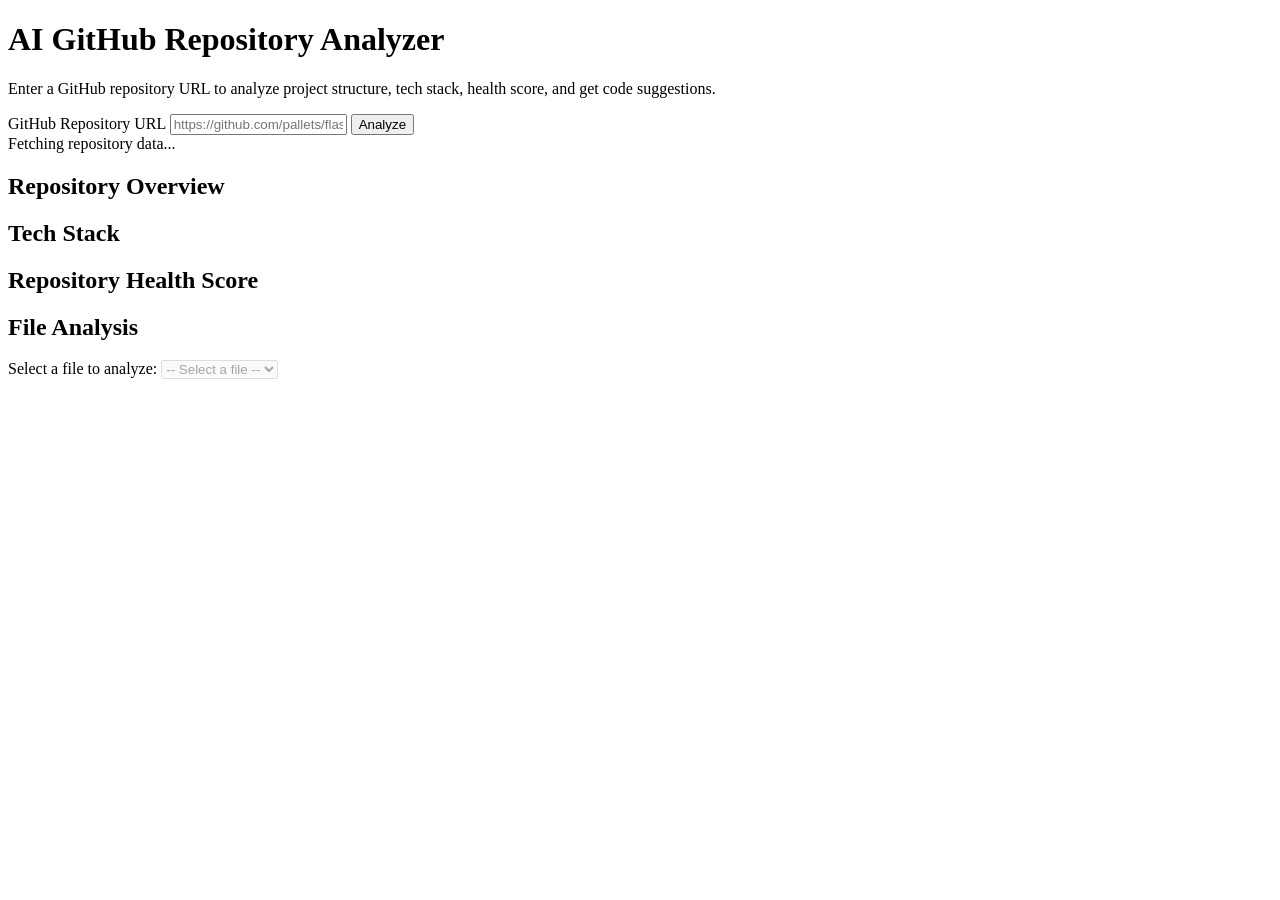
==== templates/index.html @ 868bf184 "Initial commit - AI GitHub Repository Analyzer" ====
<!DOCTYPE html>
<html lang="en">
<head>
    <meta charset="UTF-8">
    <meta name="viewport" content="width=device-width, initial-scale=1.0">
    <title>AI GitHub Repository Analyzer</title>
    <link rel="stylesheet" href="{{ url_for('static', filename='style.css') }}">
</head>
<body>
    <div class="container">
        <header>
            <h1>AI GitHub Repository Analyzer</h1>
            <p>Enter a GitHub repository URL to analyze project structure, tech stack, health score, and get code suggestions.</p>
        </header>

        <section class="input-section">
            <form id="analyze-form">
                <label for="repo-url">GitHub Repository URL</label>
                <input
                    type="text"
                    id="repo-url"
                    name="url"
                    placeholder="https://github.com/pallets/flask"
                    required
                >
                <button type="submit" id="analyze-btn">Analyze</button>
            </form>
        </section>

        <div id="loading" class="loading hidden">
            <span>Fetching repository data...</span>
        </div>

        <div id="error" class="error hidden"></div>

        <div id="results" class="results hidden">
            <!-- Repository Overview -->
            <section class="result-section repo-overview">
                <h2>Repository Overview</h2>
                <div id="repo-overview" class="card"></div>
            </section>

            <!-- Tech Stack -->
            <section class="result-section">
                <h2>Tech Stack</h2>
                <div id="tech-stack" class="tech-badges"></div>
            </section>

            <!-- Health Score -->
            <section class="result-section">
                <h2>Repository Health Score</h2>
                <div id="health-score" class="card"></div>
                <div id="health-suggestions" class="suggestions"></div>
            </section>

            <!-- File List and Analysis -->
            <section class="result-section">
                <h2>File Analysis</h2>
                <label for="file-select">Select a file to analyze:</label>
                <select id="file-select" disabled>
                    <option value="">-- Select a file --</option>
                </select>
                <div id="file-analysis" class="card hidden"></div>
            </section>
        </div>
    </div>

    <script>
        let currentData = null;

        document.getElementById("analyze-form").addEventListener("submit", async (e) => {
            e.preventDefault();
            const url = document.getElementById("repo-url").value.trim();
            const loading = document.getElementById("loading");
            const error = document.getElementById("error");
            const results = document.getElementById("results");

            error.classList.add("hidden");
            results.classList.add("hidden");
            loading.classList.remove("hidden");

            try {
                const res = await fetch("/analyze", {
                    method: "POST",
                    headers: { "Content-Type": "application/json" },
                    body: JSON.stringify({ url }),
                });
                const data = await res.json();

                if (!res.ok) {
                    throw new Error(data.error || "Analysis failed");
                }

                currentData = data;
                displayResults(data);
                results.classList.remove("hidden");
            } catch (err) {
                error.textContent = err.message || "An error occurred";
                error.classList.remove("hidden");
            } finally {
                loading.classList.add("hidden");
            }
        });

        function displayResults(data) {
            const ri = data.repo_info;
            document.getElementById("repo-overview").innerHTML = `
                <p><strong>${ri.full_name || ri.name}</strong></p>
                <p>${ri.description}</p>
                <p>Stars: ${ri.stars} | Forks: ${ri.forks} | Language: ${ri.language}</p>
            `;

            document.getElementById("tech-stack").innerHTML = data.tech_stack
                .map((t) => `<span class="badge">${t}</span>`)
                .join("");

            const health = data.health;
            const scoreClass = health.score >= 75 ? "good" : health.score >= 50 ? "medium" : "low";
            document.getElementById("health-score").innerHTML = `
                <p class="score ${scoreClass}">${health.score}/100</p>
            `;
            document.getElementById("health-suggestions").innerHTML = health.suggestions.length
                ? health.suggestions.map((s) => `<p class="suggestion">• ${s}</p>`).join("")
                : "<p>All checks passed!</p>";

            const select = document.getElementById("file-select");
            select.innerHTML = '<option value="">-- Select a file --</option>';
            data.file_list.forEach((f) => {
                const opt = document.createElement("option");
                opt.value = f.path;
                opt.textContent = f.path;
                select.appendChild(opt);
            });
            select.disabled = false;
            select.onchange = onFileSelect;
            document.getElementById("file-analysis").classList.add("hidden");
        }

        async function onFileSelect() {
            const path = document.getElementById("file-select").value;
            if (!path || !currentData) return;

            const analysisEl = document.getElementById("file-analysis");
            analysisEl.innerHTML = "<p>Loading analysis...</p>";
            analysisEl.classList.remove("hidden");

            try {
                const res = await fetch("/analyze-file", {
                    method: "POST",
                    headers: { "Content-Type": "application/json" },
                    body: JSON.stringify({
                        owner: currentData.owner,
                        repo: currentData.repo,
                        path,
                        branch: currentData.branch,
                    }),
                });
                const data = await res.json();

                if (!res.ok) {
                    throw new Error(data.error || "File analysis failed");
                }

                let html = `<p><strong>File:</strong> ${path}</p>`;
                html += `<p><strong>Lines:</strong> ${data.line_count}${data.is_large ? " (large file)" : ""}</p>`;
                html += "<h3>Explanation</h3><ul>";
                data.explanation.forEach((e) => {
                    html += `<li>${escapeHtml(e)}</li>`;
                });
                html += "</ul>";
                html += "<h3>Suggestions</h3><ul>";
                data.suggestions.forEach((s) => {
                    html += `<li>${escapeHtml(s)}</li>`;
                });
                html += "</ul>";
                if (data.debug_prints && data.debug_prints.length > 0) {
                    html += "<h3>Debug Prints</h3><ul>";
                    data.debug_prints.forEach((d) => {
                        html += `<li>Line ${d.line_num}: ${escapeHtml(d.line)}</li>`;
                    });
                    html += "</ul>";
                }
                if (data.possible_secrets && data.possible_secrets.length > 0) {
                    html += "<h3>Possible Secrets</h3><ul>";
                    data.possible_secrets.forEach((s) => {
                        html += `<li>Line ${s.line_num}: ${escapeHtml(s.match)}</li>`;
                    });
                    html += "</ul>";
                }
                if (data.api_without_try && data.api_without_try.length > 0) {
                    html += "<h3>API Calls Without Try/Catch</h3><ul>";
                    data.api_without_try.forEach((a) => {
                        html += `<li>Line ${a.line_num}: ${escapeHtml(a.line)}</li>`;
                    });
                    html += "</ul>";
                }
                analysisEl.innerHTML = html;
            } catch (err) {
                analysisEl.innerHTML = `<p class="error-text">${escapeHtml(err.message)}</p>`;
            }
        }

        function escapeHtml(text) {
            const div = document.createElement("div");
            div.textContent = text;
            return div.innerHTML;
        }
    </script>
</body>
</html>
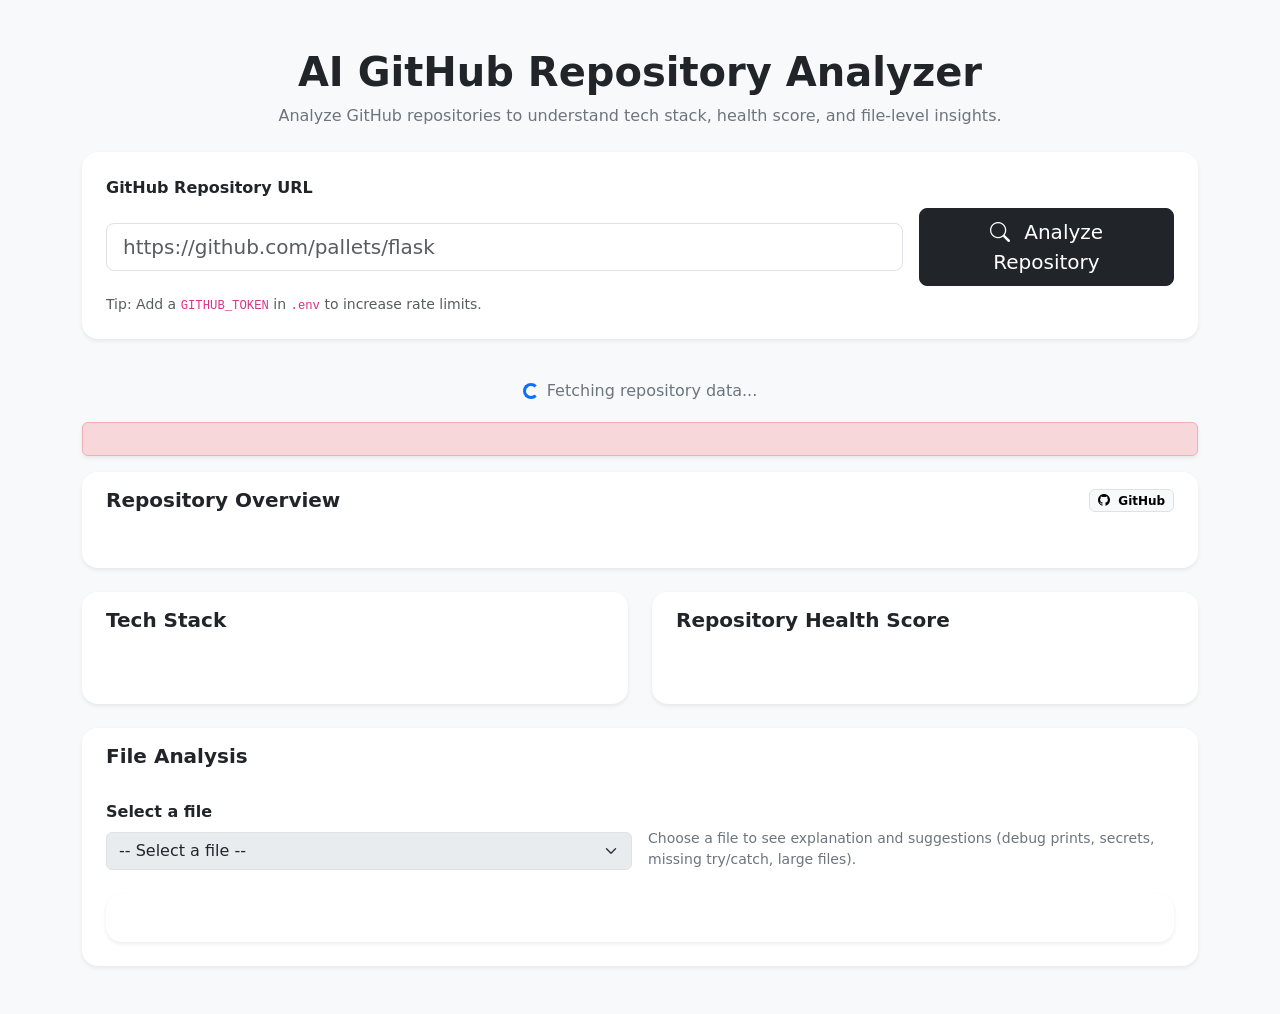
==== commit ba46c8d1: "Redesign UI with Bootstrap dashboard Made-with: Cursor" ====
--- a/templates/index.html
+++ b/templates/index.html
@@ -4,64 +4,144 @@
     <meta charset="UTF-8">
     <meta name="viewport" content="width=device-width, initial-scale=1.0">
     <title>AI GitHub Repository Analyzer</title>
+    <!-- Bootstrap (CDN) -->
+    <link href="https://cdn.jsdelivr.net/npm/bootstrap@5.3.3/dist/css/bootstrap.min.css" rel="stylesheet">
+    <!-- Bootstrap Icons (CDN) -->
+    <link href="https://cdn.jsdelivr.net/npm/bootstrap-icons@1.11.3/font/bootstrap-icons.min.css" rel="stylesheet">
+    <!-- Keep existing stylesheet (doesn't affect JS IDs) -->
     <link rel="stylesheet" href="{{ url_for('static', filename='style.css') }}">
 </head>
-<body>
-    <div class="container">
-        <header>
-            <h1>AI GitHub Repository Analyzer</h1>
-            <p>Enter a GitHub repository URL to analyze project structure, tech stack, health score, and get code suggestions.</p>
+<body class="bg-light">
+    <div class="container py-5">
+        <!-- Header -->
+        <header class="text-center mb-4">
+            <h1 class="fw-bold mb-2">AI GitHub Repository Analyzer</h1>
+            <p class="text-secondary mb-0">
+                Analyze GitHub repositories to understand tech stack, health score, and file-level insights.
+            </p>
         </header>
 
-        <section class="input-section">
-            <form id="analyze-form">
-                <label for="repo-url">GitHub Repository URL</label>
-                <input
-                    type="text"
-                    id="repo-url"
-                    name="url"
-                    placeholder="https://github.com/pallets/flask"
-                    required
-                >
-                <button type="submit" id="analyze-btn">Analyze</button>
-            </form>
+        <!-- Search Section -->
+        <section class="mb-4">
+            <div class="card shadow-sm border-0 rounded-4">
+                <div class="card-body p-4">
+                    <form id="analyze-form">
+                        <label for="repo-url" class="form-label fw-semibold">GitHub Repository URL</label>
+                        <div class="row g-3 align-items-center">
+                            <div class="col-12 col-lg-9">
+                                <input
+                                    type="text"
+                                    id="repo-url"
+                                    name="url"
+                                    class="form-control form-control-lg"
+                                    placeholder="https://github.com/pallets/flask"
+                                    required
+                                >
+                            </div>
+                            <div class="col-12 col-lg-3 d-grid">
+                                <button type="submit" id="analyze-btn" class="btn btn-dark btn-lg">
+                                    <i class="bi bi-search me-2"></i>
+                                    Analyze Repository
+                                </button>
+                            </div>
+                        </div>
+                        <div class="form-text mt-2">
+                            Tip: Add a <code>GITHUB_TOKEN</code> in <code>.env</code> to increase rate limits.
+                        </div>
+                    </form>
+                </div>
+            </div>
         </section>
 
-        <div id="loading" class="loading hidden">
-            <span>Fetching repository data...</span>
+        <!-- Loading / Error -->
+        <div id="loading" class="text-center py-3 hidden">
+            <div class="d-inline-flex align-items-center gap-2">
+                <div class="spinner-border spinner-border-sm text-primary" role="status" aria-hidden="true"></div>
+                <span class="text-secondary">Fetching repository data...</span>
+            </div>
         </div>
 
-        <div id="error" class="error hidden"></div>
-
-        <div id="results" class="results hidden">
-            <!-- Repository Overview -->
-            <section class="result-section repo-overview">
-                <h2>Repository Overview</h2>
-                <div id="repo-overview" class="card"></div>
-            </section>
-
-            <!-- Tech Stack -->
-            <section class="result-section">
-                <h2>Tech Stack</h2>
-                <div id="tech-stack" class="tech-badges"></div>
-            </section>
-
-            <!-- Health Score -->
-            <section class="result-section">
-                <h2>Repository Health Score</h2>
-                <div id="health-score" class="card"></div>
-                <div id="health-suggestions" class="suggestions"></div>
-            </section>
-
-            <!-- File List and Analysis -->
-            <section class="result-section">
-                <h2>File Analysis</h2>
-                <label for="file-select">Select a file to analyze:</label>
-                <select id="file-select" disabled>
-                    <option value="">-- Select a file --</option>
-                </select>
-                <div id="file-analysis" class="card hidden"></div>
-            </section>
+        <div id="error" class="alert alert-danger shadow-sm hidden" role="alert"></div>
+
+        <!-- Results Dashboard -->
+        <div id="results" class="hidden">
+            <div class="row g-4">
+                <!-- Repository Overview -->
+                <div class="col-12">
+                    <div class="card shadow-sm border-0 rounded-4">
+                        <div class="card-header bg-white border-0 rounded-top-4 py-3 px-4">
+                            <div class="d-flex align-items-center justify-content-between">
+                                <h2 class="h5 mb-0 fw-semibold">Repository Overview</h2>
+                                <span class="badge text-bg-light border">
+                                    <i class="bi bi-github me-1"></i>
+                                    GitHub
+                                </span>
+                            </div>
+                        </div>
+                        <div class="card-body px-4 pb-4">
+                            <div id="repo-overview"></div>
+                        </div>
+                    </div>
+                </div>
+
+                <!-- Tech Stack -->
+                <div class="col-12 col-lg-6">
+                    <div class="card shadow-sm border-0 rounded-4 h-100">
+                        <div class="card-header bg-white border-0 rounded-top-4 py-3 px-4">
+                            <h2 class="h5 mb-0 fw-semibold">Tech Stack</h2>
+                        </div>
+                        <div class="card-body px-4 pb-4">
+                            <div id="tech-stack" class="d-flex flex-wrap gap-2"></div>
+                        </div>
+                    </div>
+                </div>
+
+                <!-- Health Score -->
+                <div class="col-12 col-lg-6">
+                    <div class="card shadow-sm border-0 rounded-4 h-100">
+                        <div class="card-header bg-white border-0 rounded-top-4 py-3 px-4">
+                            <h2 class="h5 mb-0 fw-semibold">Repository Health Score</h2>
+                        </div>
+                        <div class="card-body px-4 pb-4">
+                            <div id="health-score"></div>
+                            <div id="health-suggestions" class="mt-3"></div>
+                        </div>
+                    </div>
+                </div>
+
+                <!-- File Analysis -->
+                <div class="col-12">
+                    <div class="card shadow-sm border-0 rounded-4">
+                        <div class="card-header bg-white border-0 rounded-top-4 py-3 px-4">
+                            <h2 class="h5 mb-0 fw-semibold">File Analysis</h2>
+                        </div>
+                        <div class="card-body px-4 pb-4">
+                            <div class="row g-3 align-items-end">
+                                <div class="col-12 col-lg-6">
+                                    <label for="file-select" class="form-label fw-semibold">Select a file</label>
+                                    <select id="file-select" class="form-select" disabled>
+                                        <option value="">-- Select a file --</option>
+                                    </select>
+                                </div>
+                                <div class="col-12 col-lg-6">
+                                    <div class="text-secondary small">
+                                        Choose a file to see explanation and suggestions (debug prints, secrets, missing try/catch, large files).
+                                    </div>
+                                </div>
+                            </div>
+
+                            <div class="mt-4">
+                                <div id="file-analysis" class="card border-0 shadow-sm rounded-4 hidden">
+                                    <div class="card-body p-4" id="file-analysis-body">
+                                        <!-- content injected by JS into #file-analysis -->
+                                    </div>
+                                </div>
+                            </div>
+
+                        </div>
+                    </div>
+                </div>
+            </div>
         </div>
     </div>
 
@@ -105,23 +185,59 @@
         function displayResults(data) {
             const ri = data.repo_info;
             document.getElementById("repo-overview").innerHTML = `
-                <p><strong>${ri.full_name || ri.name}</strong></p>
-                <p>${ri.description}</p>
-                <p>Stars: ${ri.stars} | Forks: ${ri.forks} | Language: ${ri.language}</p>
+                <div class="d-flex flex-column gap-2">
+                    <div class="d-flex flex-wrap align-items-center justify-content-between gap-2">
+                        <div class="fs-5 fw-semibold">
+                            <i class="bi bi-repo me-2 text-secondary"></i>
+                            ${escapeHtml(ri.full_name || ri.name || "")}
+                        </div>
+                        <div class="d-flex flex-wrap gap-2">
+                            <span class="badge text-bg-light border">
+                                <i class="bi bi-star-fill text-warning me-1"></i>
+                                ${ri.stars} Stars
+                            </span>
+                            <span class="badge text-bg-light border">
+                                <i class="bi bi-diagram-2 me-1"></i>
+                                ${ri.forks} Forks
+                            </span>
+                            <span class="badge text-bg-light border">
+                                <i class="bi bi-code-slash me-1"></i>
+                                ${escapeHtml(ri.language || "Unknown")}
+                            </span>
+                        </div>
+                    </div>
+                    <div class="text-secondary">
+                        ${escapeHtml(ri.description || "No description")}
+                    </div>
+                </div>
             `;
 
             document.getElementById("tech-stack").innerHTML = data.tech_stack
-                .map((t) => `<span class="badge">${t}</span>`)
+                .map((t) => `<span class="badge text-bg-light border rounded-pill px-3 py-2"><i class="bi bi-boxes me-1 text-secondary"></i>${escapeHtml(t)}</span>`)
                 .join("");
 
             const health = data.health;
-            const scoreClass = health.score >= 75 ? "good" : health.score >= 50 ? "medium" : "low";
+            const score = Number(health.score || 0);
+            const barClass = score >= 75 ? "bg-success" : score >= 50 ? "bg-warning" : "bg-danger";
             document.getElementById("health-score").innerHTML = `
-                <p class="score ${scoreClass}">${health.score}/100</p>
+                <div class="d-flex align-items-center justify-content-between mb-2">
+                    <div class="fw-semibold">Score</div>
+                    <div class="fw-bold">${score}/100</div>
+                </div>
+                <div class="progress" role="progressbar" aria-label="Repository health score" aria-valuenow="${score}" aria-valuemin="0" aria-valuemax="100">
+                    <div class="progress-bar ${barClass}" style="width: ${Math.max(0, Math.min(100, score))}%"></div>
+                </div>
             `;
-            document.getElementById("health-suggestions").innerHTML = health.suggestions.length
-                ? health.suggestions.map((s) => `<p class="suggestion">• ${s}</p>`).join("")
-                : "<p>All checks passed!</p>";
+            document.getElementById("health-suggestions").innerHTML = (health.suggestions && health.suggestions.length)
+                ? `
+                    <div class="mt-3">
+                        <div class="fw-semibold mb-2">Suggestions</div>
+                        <ul class="mb-0">
+                            ${health.suggestions.map((s) => `<li class="text-secondary">${escapeHtml(s)}</li>`).join("")}
+                        </ul>
+                    </div>
+                `
+                : `<div class="mt-3 alert alert-success mb-0"><i class="bi bi-check-circle me-2"></i>All checks passed!</div>`;
 
             const select = document.getElementById("file-select");
             select.innerHTML = '<option value="">-- Select a file --</option>';
@@ -141,7 +257,14 @@
             if (!path || !currentData) return;
 
             const analysisEl = document.getElementById("file-analysis");
-            analysisEl.innerHTML = "<p>Loading analysis...</p>";
+            analysisEl.innerHTML = `
+                <div class="card-body p-4">
+                    <div class="d-flex align-items-center gap-2 text-secondary">
+                        <div class="spinner-border spinner-border-sm" role="status" aria-hidden="true"></div>
+                        <span>Loading analysis...</span>
+                    </div>
+                </div>
+            `;
             analysisEl.classList.remove("hidden");
 
             try {
@@ -161,42 +284,76 @@
                     throw new Error(data.error || "File analysis failed");
                 }
 
-                let html = `<p><strong>File:</strong> ${path}</p>`;
-                html += `<p><strong>Lines:</strong> ${data.line_count}${data.is_large ? " (large file)" : ""}</p>`;
-                html += "<h3>Explanation</h3><ul>";
-                data.explanation.forEach((e) => {
-                    html += `<li>${escapeHtml(e)}</li>`;
-                });
-                html += "</ul>";
-                html += "<h3>Suggestions</h3><ul>";
-                data.suggestions.forEach((s) => {
-                    html += `<li>${escapeHtml(s)}</li>`;
-                });
-                html += "</ul>";
+                const lineMeta = `${data.line_count}${data.is_large ? " (large file)" : ""}`;
+
+                let html = `
+                    <div class="card-body p-4">
+                        <div class="d-flex flex-wrap align-items-center justify-content-between gap-2 mb-3">
+                            <div class="fw-semibold">
+                                <i class="bi bi-file-earmark-code me-2 text-secondary"></i>
+                                ${escapeHtml(path)}
+                            </div>
+                            <span class="badge text-bg-light border">
+                                <i class="bi bi-list-ol me-1"></i>
+                                ${escapeHtml(lineMeta)}
+                            </span>
+                        </div>
+
+                        <div class="row g-4">
+                            <div class="col-12 col-lg-6">
+                                <div class="fw-semibold mb-2">Explanation</div>
+                                <ul class="mb-0">
+                                    ${(data.explanation || []).map((e) => `<li class="text-secondary">${escapeHtml(e)}</li>`).join("")}
+                                </ul>
+                            </div>
+                            <div class="col-12 col-lg-6">
+                                <div class="fw-semibold mb-2">Suggestions</div>
+                                <ul class="mb-0">
+                                    ${(data.suggestions || []).map((s) => `<li class="text-secondary">${escapeHtml(s)}</li>`).join("")}
+                                </ul>
+                            </div>
+                        </div>
+                `;
+
                 if (data.debug_prints && data.debug_prints.length > 0) {
-                    html += "<h3>Debug Prints</h3><ul>";
-                    data.debug_prints.forEach((d) => {
-                        html += `<li>Line ${d.line_num}: ${escapeHtml(d.line)}</li>`;
-                    });
-                    html += "</ul>";
+                    html += `
+                        <hr class="my-4">
+                        <div class="fw-semibold mb-2"><i class="bi bi-bug me-2 text-secondary"></i>Debug Prints</div>
+                        <ul class="mb-0">
+                            ${data.debug_prints.map((d) => `<li class="text-secondary">Line ${d.line_num}: <code>${escapeHtml(d.line)}</code></li>`).join("")}
+                        </ul>
+                    `;
                 }
                 if (data.possible_secrets && data.possible_secrets.length > 0) {
-                    html += "<h3>Possible Secrets</h3><ul>";
-                    data.possible_secrets.forEach((s) => {
-                        html += `<li>Line ${s.line_num}: ${escapeHtml(s.match)}</li>`;
-                    });
-                    html += "</ul>";
+                    html += `
+                        <hr class="my-4">
+                        <div class="fw-semibold mb-2"><i class="bi bi-shield-exclamation me-2 text-danger"></i>Possible Secrets</div>
+                        <ul class="mb-0">
+                            ${data.possible_secrets.map((s) => `<li class="text-secondary">Line ${s.line_num}: <code>${escapeHtml(s.match)}</code></li>`).join("")}
+                        </ul>
+                    `;
                 }
                 if (data.api_without_try && data.api_without_try.length > 0) {
-                    html += "<h3>API Calls Without Try/Catch</h3><ul>";
-                    data.api_without_try.forEach((a) => {
-                        html += `<li>Line ${a.line_num}: ${escapeHtml(a.line)}</li>`;
-                    });
-                    html += "</ul>";
-                }
+                    html += `
+                        <hr class="my-4">
+                        <div class="fw-semibold mb-2"><i class="bi bi-exclamation-triangle me-2 text-warning"></i>API Calls Without Try/Catch</div>
+                        <ul class="mb-0">
+                            ${data.api_without_try.map((a) => `<li class="text-secondary">Line ${a.line_num}: <code>${escapeHtml(a.line)}</code></li>`).join("")}
+                        </ul>
+                    `;
+                }
+
+                html += `</div>`;
                 analysisEl.innerHTML = html;
             } catch (err) {
-                analysisEl.innerHTML = `<p class="error-text">${escapeHtml(err.message)}</p>`;
+                analysisEl.innerHTML = `
+                    <div class="card-body p-4">
+                        <div class="alert alert-danger mb-0">
+                            <i class="bi bi-x-circle me-2"></i>
+                            ${escapeHtml(err.message || "File analysis failed")}
+                        </div>
+                    </div>
+                `;
             }
         }
 
@@ -206,5 +363,7 @@
             return div.innerHTML;
         }
     </script>
+
+    <script src="https://cdn.jsdelivr.net/npm/bootstrap@5.3.3/dist/js/bootstrap.bundle.min.js"></script>
 </body>
 </html>
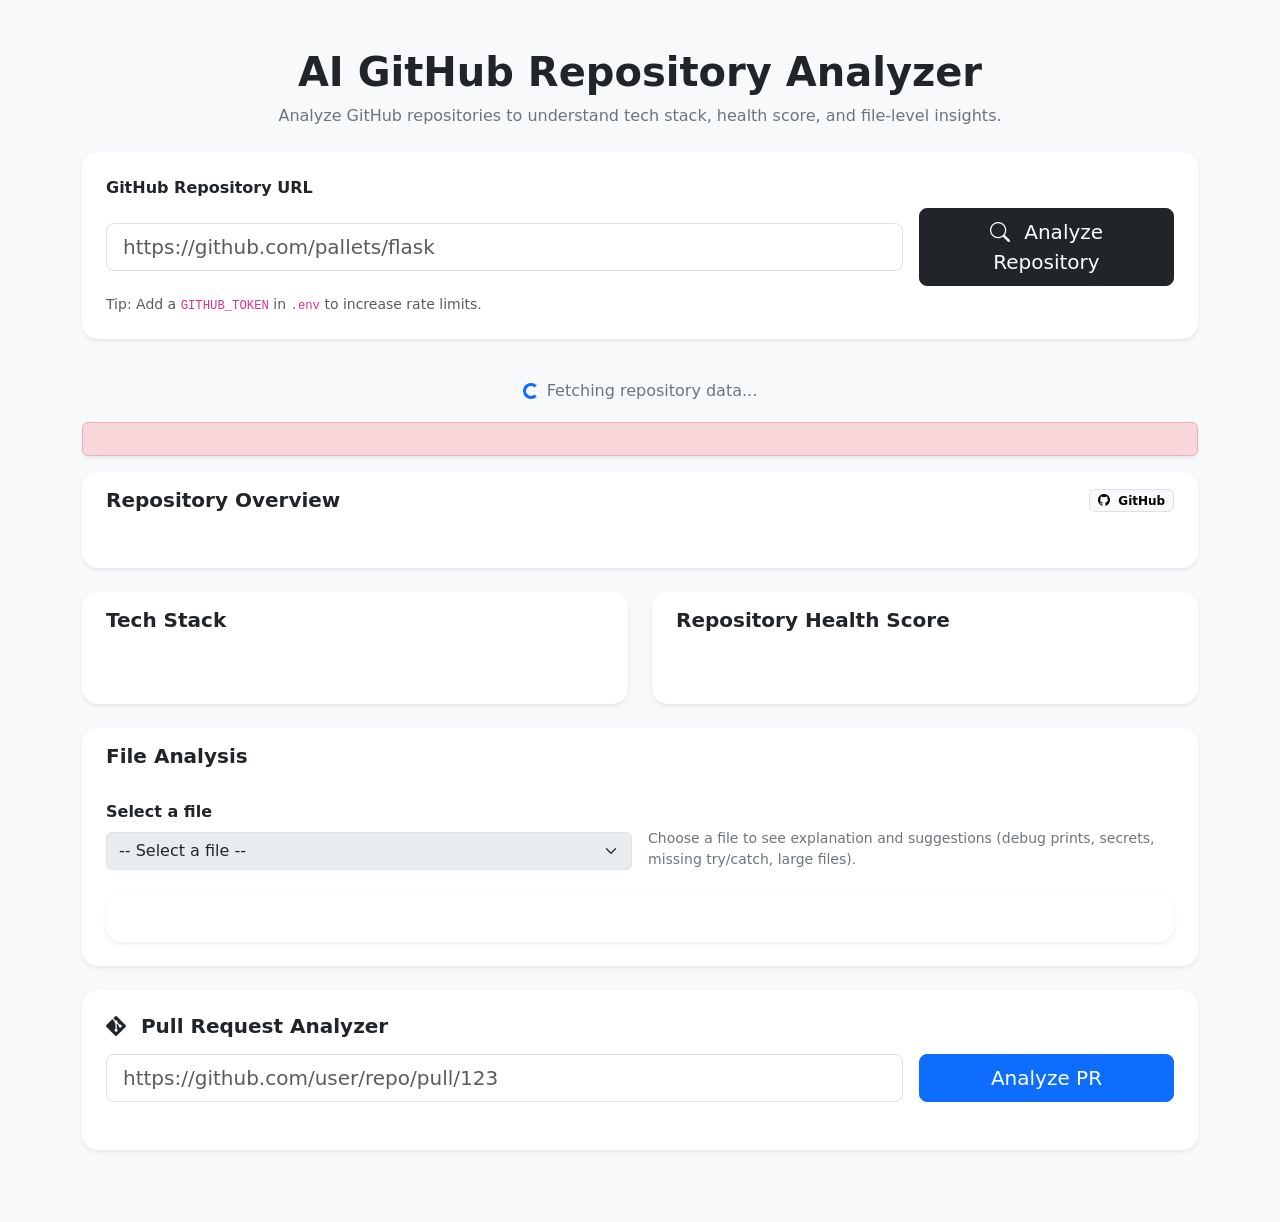
==== commit e27f21ad: "Add PR Analyzer endpoint and frontend integration" ====
--- a/templates/index.html
+++ b/templates/index.html
@@ -1,100 +1,234 @@
 <!DOCTYPE html>
 <html lang="en">
 <head>
-    <meta charset="UTF-8">
-    <meta name="viewport" content="width=device-width, initial-scale=1.0">
-    <title>AI GitHub Repository Analyzer</title>
-    <!-- Bootstrap (CDN) -->
-    <link href="https://cdn.jsdelivr.net/npm/bootstrap@5.3.3/dist/css/bootstrap.min.css" rel="stylesheet">
-    <!-- Bootstrap Icons (CDN) -->
-    <link href="https://cdn.jsdelivr.net/npm/bootstrap-icons@1.11.3/font/bootstrap-icons.min.css" rel="stylesheet">
-    <!-- Keep existing stylesheet (doesn't affect JS IDs) -->
-    <link rel="stylesheet" href="{{ url_for('static', filename='style.css') }}">
+<meta charset="UTF-8">
+<meta name="viewport" content="width=device-width, initial-scale=1.0">
+<title>AI GitHub Repository Analyzer</title>
+
+<link href="https://cdn.jsdelivr.net/npm/bootstrap@5.3.3/dist/css/bootstrap.min.css" rel="stylesheet">
+<link href="https://cdn.jsdelivr.net/npm/bootstrap-icons@1.11.3/font/bootstrap-icons.min.css" rel="stylesheet">
+
+<link rel="stylesheet" href="{{ url_for('static', filename='style.css') }}">
 </head>
+
 <body class="bg-light">
-    <div class="container py-5">
-        <!-- Header -->
-        <header class="text-center mb-4">
-            <h1 class="fw-bold mb-2">AI GitHub Repository Analyzer</h1>
-            <p class="text-secondary mb-0">
-                Analyze GitHub repositories to understand tech stack, health score, and file-level insights.
-            </p>
-        </header>
-
-        <!-- Search Section -->
-        <section class="mb-4">
+
+<div class="container py-5">
+
+<header class="text-center mb-4">
+<h1 class="fw-bold mb-2">AI GitHub Repository Analyzer</h1>
+<p class="text-secondary">
+Analyze GitHub repositories to understand tech stack, health score, and file-level insights.
+</p>
+</header>
+
+
+<!-- ================= REPO ANALYZER ================= -->
+
+  <!-- Search Section -->
+  <section class="mb-4">
+    <div class="card shadow-sm border-0 rounded-4">
+        <div class="card-body p-4">
+            <form id="analyze-form">
+                <label for="repo-url" class="form-label fw-semibold">GitHub Repository URL</label>
+                <div class="row g-3 align-items-center">
+                    <div class="col-12 col-lg-9">
+                        <input
+                            type="text"
+                            id="repo-url"
+                            name="url"
+                            class="form-control form-control-lg"
+                            placeholder="https://github.com/pallets/flask"
+                            required
+                        >
+                    </div>
+                    <div class="col-12 col-lg-3 d-grid">
+                        <button type="submit" id="analyze-btn" class="btn btn-dark btn-lg">
+                            <i class="bi bi-search me-2"></i>
+                            Analyze Repository
+                        </button>
+                    </div>
+                </div>
+                <div class="form-text mt-2">
+                    Tip: Add a <code>GITHUB_TOKEN</code> in <code>.env</code> to increase rate limits.
+                </div>
+            </form>
+        </div>
+    </div>
+</section>
+
+<!-- Loading / Error -->
+<div id="loading" class="text-center py-3 hidden">
+    <div class="d-inline-flex align-items-center gap-2">
+        <div class="spinner-border spinner-border-sm text-primary" role="status" aria-hidden="true"></div>
+        <span class="text-secondary">Fetching repository data...</span>
+    </div>
+</div>
+
+<div id="error" class="alert alert-danger shadow-sm hidden" role="alert"></div>
+
+<!-- Results Dashboard -->
+<div id="results" class="hidden">
+    <div class="row g-4">
+        <!-- Repository Overview -->
+        <div class="col-12">
             <div class="card shadow-sm border-0 rounded-4">
-                <div class="card-body p-4">
-                    <form id="analyze-form">
-                        <label for="repo-url" class="form-label fw-semibold">GitHub Repository URL</label>
-                        <div class="row g-3 align-items-center">
-                            <div class="col-12 col-lg-9">
-                                <input
-                                    type="text"
-                                    id="repo-url"
-                                    name="url"
-                                    class="form-control form-control-lg"
-                                    placeholder="https://github.com/pallets/flask"
-                                    required
-                                >
-                            </div>
-                            <div class="col-12 col-lg-3 d-grid">
-                                <button type="submit" id="analyze-btn" class="btn btn-dark btn-lg">
-                                    <i class="bi bi-search me-2"></i>
-                                    Analyze Repository
-                                </button>
-                            </div>
-                        </div>
-                        <div class="form-text mt-2">
-                            Tip: Add a <code>GITHUB_TOKEN</code> in <code>.env</code> to increase rate limits.
-                        </div>
-                    </form>
-                </div>
-            </div>
-        </section>
-
-        <!-- Loading / Error -->
-        <div id="loading" class="text-center py-3 hidden">
-            <div class="d-inline-flex align-items-center gap-2">
-                <div class="spinner-border spinner-border-sm text-primary" role="status" aria-hidden="true"></div>
-                <span class="text-secondary">Fetching repository data...</span>
+                <div class="card-header bg-white border-0 rounded-top-4 py-3 px-4">
+                    <div class="d-flex align-items-center justify-content-between">
+                        <h2 class="h5 mb-0 fw-semibold">Repository Overview</h2>
+                        <span class="badge text-bg-light border">
+                            <i class="bi bi-github me-1"></i>
+                            GitHub
+                        </span>
+                    </div>
+                </div>
+                <div class="card-body px-4 pb-4">
+                    <div id="repo-overview"></div>
+                </div>
             </div>
         </div>
 
-        <div id="error" class="alert alert-danger shadow-sm hidden" role="alert"></div>
-
-        <!-- Results Dashboard -->
-        <div id="results" class="hidden">
-            <div class="row g-4">
-                <!-- Repository Overview -->
-                <div class="col-12">
-                    <div class="card shadow-sm border-0 rounded-4">
-                        <div class="card-header bg-white border-0 rounded-top-4 py-3 px-4">
-                            <div class="d-flex align-items-center justify-content-between">
-                                <h2 class="h5 mb-0 fw-semibold">Repository Overview</h2>
-                                <span class="badge text-bg-light border">
-                                    <i class="bi bi-github me-1"></i>
-                                    GitHub
-                                </span>
-                            </div>
-                        </div>
-                        <div class="card-body px-4 pb-4">
-                            <div id="repo-overview"></div>
-                        </div>
-                    </div>
-                </div>
-
-                <!-- Tech Stack -->
+        <!-- Tech Stack -->
+        <div class="col-12 col-lg-6">
+            <div class="card shadow-sm border-0 rounded-4 h-100">
+                <div class="card-header bg-white border-0 rounded-top-4 py-3 px-4">
+                    <h2 class="h5 mb-0 fw-semibold">Tech Stack</h2>
+                </div>
+                <div class="card-body px-4 pb-4">
+                    <div id="tech-stack" class="d-flex flex-wrap gap-2"></div>
+                </div>
+            </div>
+        </div>
+
+        <!-- Health Score -->
+        <div class="col-12 col-lg-6">
+            <div class="card shadow-sm border-0 rounded-4 h-100">
+                <div class="card-header bg-white border-0 rounded-top-4 py-3 px-4">
+                    <h2 class="h5 mb-0 fw-semibold">Repository Health Score</h2>
+                </div>
+                <div class="card-body px-4 pb-4">
+                    <div id="health-score"></div>
+                    <div id="health-suggestions" class="mt-3"></div>
+                </div>
+            </div>
+        </div>
+ <!-- File Analysis -->
+ <div class="col-12">
+    <div class="card shadow-sm border-0 rounded-4">
+        <div class="card-header bg-white border-0 rounded-top-4 py-3 px-4">
+            <h2 class="h5 mb-0 fw-semibold">File Analysis</h2>
+        </div>
+        <div class="card-body px-4 pb-4">
+            <div class="row g-3 align-items-end">
                 <div class="col-12 col-lg-6">
-                    <div class="card shadow-sm border-0 rounded-4 h-100">
-                        <div class="card-header bg-white border-0 rounded-top-4 py-3 px-4">
-                            <h2 class="h5 mb-0 fw-semibold">Tech Stack</h2>
-                        </div>
-                        <div class="card-body px-4 pb-4">
-                            <div id="tech-stack" class="d-flex flex-wrap gap-2"></div>
-                        </div>
-                    </div>
-                </div>
+                    <label for="file-select" class="form-label fw-semibold">Select a file</label>
+                    <select id="file-select" class="form-select" disabled>
+                        <option value="">-- Select a file --</option>
+                    </select>
+                </div>
+                <div class="col-12 col-lg-6">
+                    <div class="text-secondary small">
+                        Choose a file to see explanation and suggestions (debug prints, secrets, missing try/catch, large files).
+                    </div>
+                </div>
+            </div>
+            
+            <div class="mt-4">
+                <div id="file-analysis" class="card border-0 shadow-sm rounded-4 hidden">
+                    <div class="card-body p-4" id="file-analysis-body">
+                        <!-- content injected by JS into #file-analysis -->
+                    </div>
+                </div>
+            </div>
+
+        </div>
+    </div>
+</div>
+
+
+<!-- ================= PR ANALYZER ================= -->
+
+<section class="mb-4">
+
+<div class="card shadow-sm border-0 rounded-4">
+
+<div class="card-body p-4">
+
+<h5 class="fw-semibold mb-3">
+<i class="bi bi-git me-2"></i>
+Pull Request Analyzer
+</h5>
+
+<form id="pr-form">
+
+<div class="row g-3">
+
+<div class="col-lg-9">
+<input
+type="text"
+id="pr-url"
+class="form-control form-control-lg"
+placeholder="https://github.com/user/repo/pull/123"
+required>
+</div>
+
+<div class="col-lg-3 d-grid">
+<button type="submit" class="btn btn-primary btn-lg">
+Analyze PR
+</button>
+</div>
+
+</div>
+
+</form>
+
+<div id="pr-result" class="mt-4"></div>
+
+</div>
+</div>
+
+</section>
+
+
+<div id="loading" class="text-center py-3 d-none">
+<div class="spinner-border text-primary"></div>
+</div>
+
+<div id="error" class="alert alert-danger d-none"></div>
+
+
+<!-- RESULTS -->
+
+<div id="results" class="d-none">
+
+<div class="row g-4">
+
+
+<div class="col-12">
+<div class="card shadow-sm border-0 rounded-4">
+<div class="card-header bg-white border-0">
+<h5 class="mb-0">Repository Overview</h5>
+</div>
+
+<div class="card-body">
+<div id="repo-overview"></div>
+</div>
+</div>
+</div>
+
+
+<div class="col-lg-6">
+<div class="card shadow-sm border-0 rounded-4">
+<div class="card-header bg-white border-0">
+<h5 class="mb-0">Tech Stack</h5>
+</div>
+
+<div class="card-body">
+<div id="tech-stack"></div>
+</div>
+</div>
+</div>
+
 
                 <!-- Health Score -->
                 <div class="col-12 col-lg-6">
@@ -108,47 +242,25 @@
                         </div>
                     </div>
                 </div>
-
-                <!-- File Analysis -->
-                <div class="col-12">
-                    <div class="card shadow-sm border-0 rounded-4">
-                        <div class="card-header bg-white border-0 rounded-top-4 py-3 px-4">
-                            <h2 class="h5 mb-0 fw-semibold">File Analysis</h2>
-                        </div>
-                        <div class="card-body px-4 pb-4">
-                            <div class="row g-3 align-items-end">
-                                <div class="col-12 col-lg-6">
-                                    <label for="file-select" class="form-label fw-semibold">Select a file</label>
-                                    <select id="file-select" class="form-select" disabled>
-                                        <option value="">-- Select a file --</option>
-                                    </select>
-                                </div>
-                                <div class="col-12 col-lg-6">
-                                    <div class="text-secondary small">
-                                        Choose a file to see explanation and suggestions (debug prints, secrets, missing try/catch, large files).
-                                    </div>
-                                </div>
-                            </div>
-
-                            <div class="mt-4">
-                                <div id="file-analysis" class="card border-0 shadow-sm rounded-4 hidden">
-                                    <div class="card-body p-4" id="file-analysis-body">
-                                        <!-- content injected by JS into #file-analysis -->
-                                    </div>
-                                </div>
-                            </div>
-
-                        </div>
-                    </div>
-                </div>
-            </div>
-        </div>
-    </div>
-
-    <script>
-        let currentData = null;
-
-        document.getElementById("analyze-form").addEventListener("submit", async (e) => {
+                          
+                
+
+
+</div>
+</div>
+
+</div>
+
+
+<script>
+
+let currentData = null
+
+
+/* ================= REPO ANALYZER ================= */
+
+
+document.getElementById("analyze-form").addEventListener("submit", async (e) => {
             e.preventDefault();
             const url = document.getElementById("repo-url").value.trim();
             const loading = document.getElementById("loading");
@@ -181,7 +293,7 @@
                 loading.classList.add("hidden");
             }
         });
-
+        //
         function displayResults(data) {
             const ri = data.repo_info;
             document.getElementById("repo-overview").innerHTML = `
@@ -251,8 +363,8 @@
             select.onchange = onFileSelect;
             document.getElementById("file-analysis").classList.add("hidden");
         }
-
-        async function onFileSelect() {
+//
+async function onFileSelect() {
             const path = document.getElementById("file-select").value;
             if (!path || !currentData) return;
 
@@ -356,14 +468,52 @@
                 `;
             }
         }
-
-        function escapeHtml(text) {
+        //
+
+
+/* ================= PR ANALYZER ================= */
+
+document.getElementById("pr-form").addEventListener("submit", async (e)=>{
+
+e.preventDefault()
+
+const pr_url=document.getElementById("pr-url").value
+
+try{
+
+const res=await fetch("/analyze-pr",{
+
+method:"POST",
+
+headers:{"Content-Type":"application/json"},
+
+body:JSON.stringify({pr_url})
+
+})
+
+const data=await res.json()
+
+document.getElementById("pr-result").innerHTML=
+
+`<pre>${JSON.stringify(data,null,2)}</pre>`
+
+}catch(err){
+
+document.getElementById("pr-result").innerHTML="PR analysis failed"
+
+}
+
+})
+function escapeHtml(text) {
             const div = document.createElement("div");
             div.textContent = text;
             return div.innerHTML;
         }
-    </script>
-
-    <script src="https://cdn.jsdelivr.net/npm/bootstrap@5.3.3/dist/js/bootstrap.bundle.min.js"></script>
+
+</script>
+
+
+<script src="https://cdn.jsdelivr.net/npm/bootstrap@5.3.3/dist/js/bootstrap.bundle.min.js"></script>
+
 </body>
-</html>
+</html>
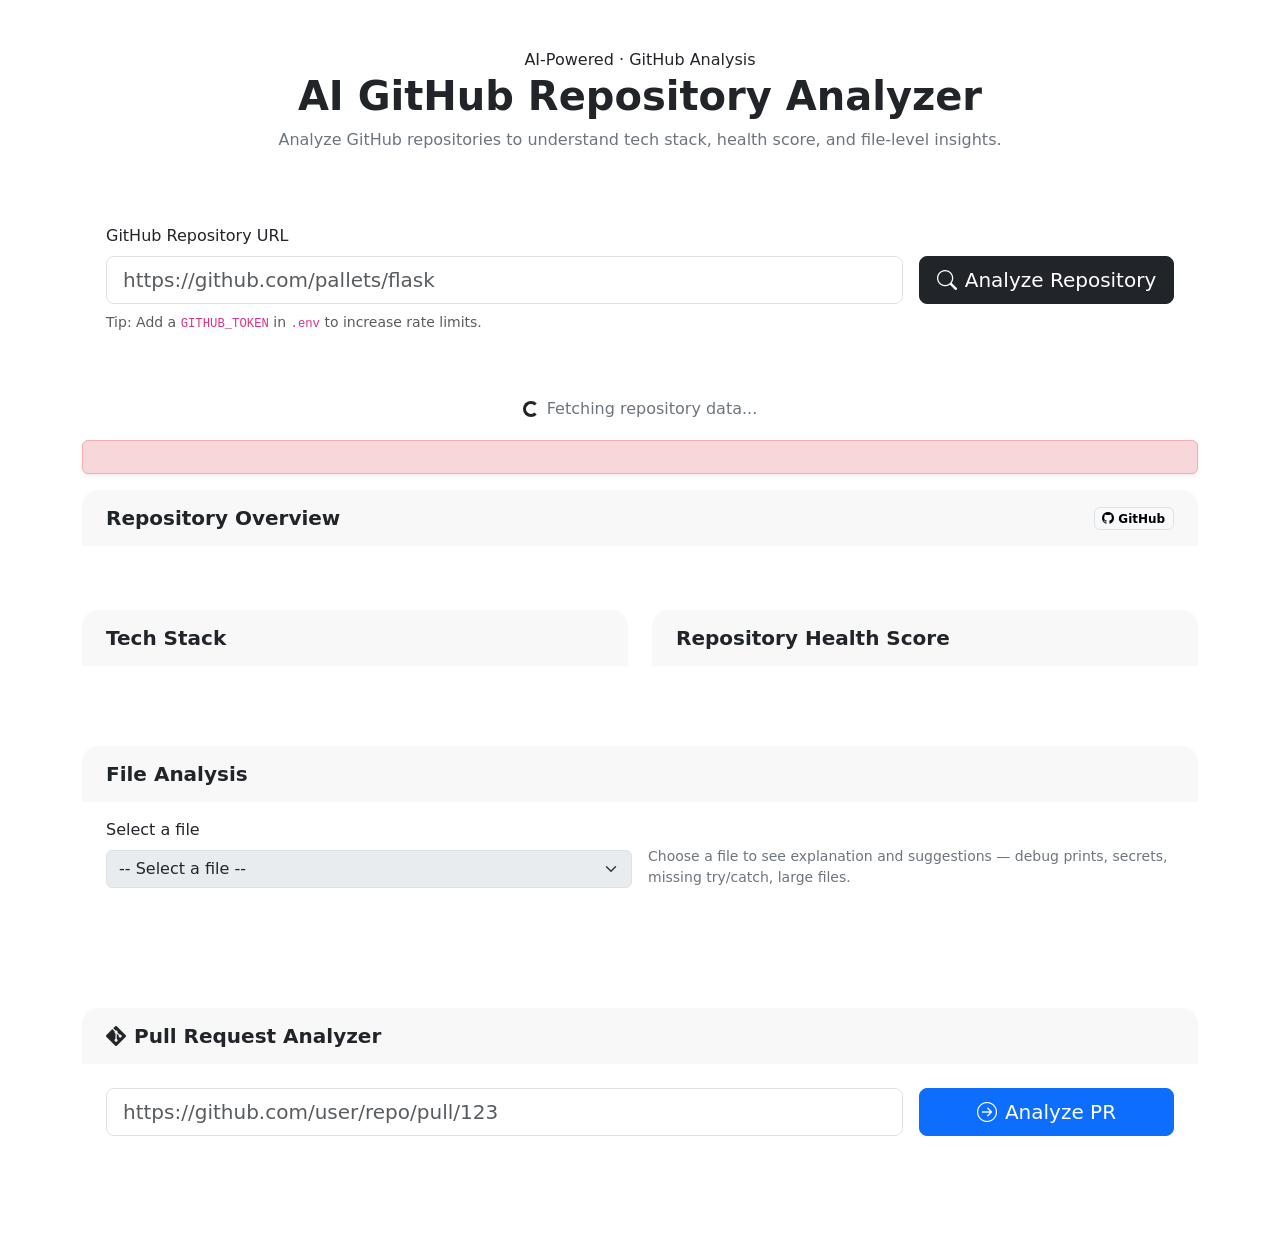
==== commit fb6d0344: "Improved UI" ====
--- a/templates/index.html
+++ b/templates/index.html
@@ -7,513 +7,419 @@
 
 <link href="https://cdn.jsdelivr.net/npm/bootstrap@5.3.3/dist/css/bootstrap.min.css" rel="stylesheet">
 <link href="https://cdn.jsdelivr.net/npm/bootstrap-icons@1.11.3/font/bootstrap-icons.min.css" rel="stylesheet">
-
 <link rel="stylesheet" href="{{ url_for('static', filename='style.css') }}">
 </head>
 
-<body class="bg-light">
-
+<body>
 <div class="container py-5">
 
-<header class="text-center mb-4">
-<h1 class="fw-bold mb-2">AI GitHub Repository Analyzer</h1>
-<p class="text-secondary">
-Analyze GitHub repositories to understand tech stack, health score, and file-level insights.
-</p>
-</header>
-
-
-<!-- ================= REPO ANALYZER ================= -->
-
-  <!-- Search Section -->
+  <!-- ── Header ── -->
+  <header class="text-center mb-5">
+    <span class="header-eyebrow">AI-Powered · GitHub Analysis</span>
+    <h1 class="fw-bold mb-2">AI GitHub Repository Analyzer</h1>
+    <p class="text-secondary mb-0">
+      Analyze GitHub repositories to understand tech stack, health score, and file-level insights.
+    </p>
+    <div class="divider-line"></div>
+  </header>
+
+  <!-- ── Repo Analyzer: Search ── -->
   <section class="mb-4">
-    <div class="card shadow-sm border-0 rounded-4">
-        <div class="card-body p-4">
-            <form id="analyze-form">
-                <label for="repo-url" class="form-label fw-semibold">GitHub Repository URL</label>
-                <div class="row g-3 align-items-center">
-                    <div class="col-12 col-lg-9">
-                        <input
-                            type="text"
-                            id="repo-url"
-                            name="url"
-                            class="form-control form-control-lg"
-                            placeholder="https://github.com/pallets/flask"
-                            required
-                        >
-                    </div>
-                    <div class="col-12 col-lg-3 d-grid">
-                        <button type="submit" id="analyze-btn" class="btn btn-dark btn-lg">
-                            <i class="bi bi-search me-2"></i>
-                            Analyze Repository
-                        </button>
-                    </div>
-                </div>
-                <div class="form-text mt-2">
-                    Tip: Add a <code>GITHUB_TOKEN</code> in <code>.env</code> to increase rate limits.
-                </div>
-            </form>
-        </div>
-    </div>
-</section>
-
-<!-- Loading / Error -->
-<div id="loading" class="text-center py-3 hidden">
+    <div class="card border-0 rounded-4">
+      <div class="card-body p-4">
+        <form id="analyze-form">
+          <label for="repo-url" class="form-label mb-2">GitHub Repository URL</label>
+          <div class="row g-3 align-items-center">
+            <div class="col-12 col-lg-9">
+              <input
+                type="text"
+                id="repo-url"
+                name="url"
+                class="form-control form-control-lg"
+                placeholder="https://github.com/pallets/flask"
+                required
+              >
+            </div>
+            <div class="col-12 col-lg-3 d-grid">
+              <button type="submit" id="analyze-btn" class="btn btn-dark btn-lg">
+                <i class="bi bi-search me-2"></i>Analyze Repository
+              </button>
+            </div>
+          </div>
+          <div class="form-text mt-2">
+            Tip: Add a <code>GITHUB_TOKEN</code> in <code>.env</code> to increase rate limits.
+          </div>
+        </form>
+      </div>
+    </div>
+  </section>
+
+  <!-- ── Loading / Error ── -->
+  <div id="loading" class="text-center py-3 hidden">
     <div class="d-inline-flex align-items-center gap-2">
-        <div class="spinner-border spinner-border-sm text-primary" role="status" aria-hidden="true"></div>
-        <span class="text-secondary">Fetching repository data...</span>
-    </div>
-</div>
-
-<div id="error" class="alert alert-danger shadow-sm hidden" role="alert"></div>
-
-<!-- Results Dashboard -->
-<div id="results" class="hidden">
+      <div class="spinner-border spinner-border-sm" role="status" aria-hidden="true"></div>
+      <span class="text-secondary">Fetching repository data...</span>
+    </div>
+  </div>
+
+  <div id="error" class="alert alert-danger shadow-sm hidden" role="alert"></div>
+
+  <!-- ── Results Dashboard ── -->
+  <div id="results" class="hidden">
     <div class="row g-4">
-        <!-- Repository Overview -->
-        <div class="col-12">
-            <div class="card shadow-sm border-0 rounded-4">
-                <div class="card-header bg-white border-0 rounded-top-4 py-3 px-4">
-                    <div class="d-flex align-items-center justify-content-between">
-                        <h2 class="h5 mb-0 fw-semibold">Repository Overview</h2>
-                        <span class="badge text-bg-light border">
-                            <i class="bi bi-github me-1"></i>
-                            GitHub
-                        </span>
-                    </div>
-                </div>
-                <div class="card-body px-4 pb-4">
-                    <div id="repo-overview"></div>
-                </div>
-            </div>
-        </div>
-
-        <!-- Tech Stack -->
-        <div class="col-12 col-lg-6">
-            <div class="card shadow-sm border-0 rounded-4 h-100">
-                <div class="card-header bg-white border-0 rounded-top-4 py-3 px-4">
-                    <h2 class="h5 mb-0 fw-semibold">Tech Stack</h2>
-                </div>
-                <div class="card-body px-4 pb-4">
-                    <div id="tech-stack" class="d-flex flex-wrap gap-2"></div>
-                </div>
-            </div>
-        </div>
-
-        <!-- Health Score -->
-        <div class="col-12 col-lg-6">
-            <div class="card shadow-sm border-0 rounded-4 h-100">
-                <div class="card-header bg-white border-0 rounded-top-4 py-3 px-4">
-                    <h2 class="h5 mb-0 fw-semibold">Repository Health Score</h2>
-                </div>
-                <div class="card-body px-4 pb-4">
-                    <div id="health-score"></div>
-                    <div id="health-suggestions" class="mt-3"></div>
-                </div>
-            </div>
-        </div>
- <!-- File Analysis -->
- <div class="col-12">
-    <div class="card shadow-sm border-0 rounded-4">
-        <div class="card-header bg-white border-0 rounded-top-4 py-3 px-4">
+
+      <!-- Repository Overview -->
+      <div class="col-12">
+        <div class="card border-0 rounded-4">
+          <div class="card-header border-0 rounded-top-4 py-3 px-4">
+            <div class="d-flex align-items-center justify-content-between w-100">
+              <h2 class="h5 mb-0 fw-semibold">Repository Overview</h2>
+              <span class="badge text-bg-light border">
+                <i class="bi bi-github me-1"></i>GitHub
+              </span>
+            </div>
+          </div>
+          <div class="card-body px-4 pb-4">
+            <div id="repo-overview"></div>
+          </div>
+        </div>
+      </div>
+
+      <!-- Tech Stack -->
+      <div class="col-12 col-lg-6">
+        <div class="card border-0 rounded-4 h-100">
+          <div class="card-header border-0 rounded-top-4 py-3 px-4">
+            <h2 class="h5 mb-0 fw-semibold">Tech Stack</h2>
+          </div>
+          <div class="card-body px-4 pb-4">
+            <div id="tech-stack" class="d-flex flex-wrap gap-2"></div>
+          </div>
+        </div>
+      </div>
+
+      <!-- Health Score -->
+      <div class="col-12 col-lg-6">
+        <div class="card border-0 rounded-4 h-100">
+          <div class="card-header border-0 rounded-top-4 py-3 px-4">
+            <h2 class="h5 mb-0 fw-semibold">Repository Health Score</h2>
+          </div>
+          <div class="card-body px-4 pb-4">
+            <div id="health-score"></div>
+            <div id="health-suggestions" class="mt-3"></div>
+          </div>
+        </div>
+      </div>
+
+      <!-- File Analysis -->
+      <div class="col-12">
+        <div class="card border-0 rounded-4">
+          <div class="card-header border-0 rounded-top-4 py-3 px-4">
             <h2 class="h5 mb-0 fw-semibold">File Analysis</h2>
-        </div>
-        <div class="card-body px-4 pb-4">
+          </div>
+          <div class="card-body px-4 pb-4">
             <div class="row g-3 align-items-end">
-                <div class="col-12 col-lg-6">
-                    <label for="file-select" class="form-label fw-semibold">Select a file</label>
-                    <select id="file-select" class="form-select" disabled>
-                        <option value="">-- Select a file --</option>
-                    </select>
-                </div>
-                <div class="col-12 col-lg-6">
-                    <div class="text-secondary small">
-                        Choose a file to see explanation and suggestions (debug prints, secrets, missing try/catch, large files).
-                    </div>
-                </div>
-            </div>
-            
+              <div class="col-12 col-lg-6">
+                <label for="file-select" class="form-label">Select a file</label>
+                <select id="file-select" class="form-select" disabled>
+                  <option value="">-- Select a file --</option>
+                </select>
+              </div>
+              <div class="col-12 col-lg-6">
+                <p class="text-secondary small mb-0">
+                  Choose a file to see explanation and suggestions — debug prints, secrets, missing try/catch, large files.
+                </p>
+              </div>
+            </div>
+
             <div class="mt-4">
-                <div id="file-analysis" class="card border-0 shadow-sm rounded-4 hidden">
-                    <div class="card-body p-4" id="file-analysis-body">
-                        <!-- content injected by JS into #file-analysis -->
-                    </div>
-                </div>
-            </div>
-
-        </div>
-    </div>
-</div>
-
-
-<!-- ================= PR ANALYZER ================= -->
-
-<section class="mb-4">
-
-<div class="card shadow-sm border-0 rounded-4">
-
-<div class="card-body p-4">
-
-<h5 class="fw-semibold mb-3">
-<i class="bi bi-git me-2"></i>
-Pull Request Analyzer
-</h5>
-
-<form id="pr-form">
-
-<div class="row g-3">
-
-<div class="col-lg-9">
-<input
-type="text"
-id="pr-url"
-class="form-control form-control-lg"
-placeholder="https://github.com/user/repo/pull/123"
-required>
-</div>
-
-<div class="col-lg-3 d-grid">
-<button type="submit" class="btn btn-primary btn-lg">
-Analyze PR
-</button>
-</div>
-
-</div>
-
-</form>
-
-<div id="pr-result" class="mt-4"></div>
-
-</div>
-</div>
-
-</section>
-
-
-<div id="loading" class="text-center py-3 d-none">
-<div class="spinner-border text-primary"></div>
-</div>
-
-<div id="error" class="alert alert-danger d-none"></div>
-
-
-<!-- RESULTS -->
-
-<div id="results" class="d-none">
-
-<div class="row g-4">
-
-
-<div class="col-12">
-<div class="card shadow-sm border-0 rounded-4">
-<div class="card-header bg-white border-0">
-<h5 class="mb-0">Repository Overview</h5>
-</div>
-
-<div class="card-body">
-<div id="repo-overview"></div>
-</div>
-</div>
-</div>
-
-
-<div class="col-lg-6">
-<div class="card shadow-sm border-0 rounded-4">
-<div class="card-header bg-white border-0">
-<h5 class="mb-0">Tech Stack</h5>
-</div>
-
-<div class="card-body">
-<div id="tech-stack"></div>
-</div>
-</div>
-</div>
-
-
-                <!-- Health Score -->
-                <div class="col-12 col-lg-6">
-                    <div class="card shadow-sm border-0 rounded-4 h-100">
-                        <div class="card-header bg-white border-0 rounded-top-4 py-3 px-4">
-                            <h2 class="h5 mb-0 fw-semibold">Repository Health Score</h2>
-                        </div>
-                        <div class="card-body px-4 pb-4">
-                            <div id="health-score"></div>
-                            <div id="health-suggestions" class="mt-3"></div>
-                        </div>
-                    </div>
-                </div>
-                          
-                
-
-
-</div>
-</div>
-
-</div>
-
+              <div id="file-analysis" class="card border-0 rounded-4 hidden">
+                <div class="card-body p-4" id="file-analysis-body"></div>
+              </div>
+            </div>
+          </div>
+        </div>
+      </div>
+
+    </div><!-- /row -->
+  </div><!-- /results -->
+
+  <!-- ── PR Analyzer ── -->
+  <section class="mt-4 mb-4">
+    <div class="card border-0 rounded-4">
+      <div class="card-header border-0 rounded-top-4 py-3 px-4">
+        <h2 class="h5 mb-0 fw-semibold">
+          <i class="bi bi-git me-2"></i>Pull Request Analyzer
+        </h2>
+      </div>
+      <div class="card-body p-4">
+        <form id="pr-form">
+          <div class="row g-3 align-items-center">
+            <div class="col-12 col-lg-9">
+              <input
+                type="text"
+                id="pr-url"
+                class="form-control form-control-lg"
+                placeholder="https://github.com/user/repo/pull/123"
+                required
+              >
+            </div>
+            <div class="col-12 col-lg-3 d-grid">
+              <button type="submit" class="btn btn-primary btn-lg">
+                <i class="bi bi-arrow-right-circle me-2"></i>Analyze PR
+              </button>
+            </div>
+          </div>
+        </form>
+        <div id="pr-result" class="mt-4"></div>
+      </div>
+    </div>
+  </section>
+
+</div><!-- /container -->
 
 <script>
 
-let currentData = null
-
-
-/* ================= REPO ANALYZER ================= */
-
-
+let currentData = null;
+
+/* ── Repo Analyzer ── */
 document.getElementById("analyze-form").addEventListener("submit", async (e) => {
-            e.preventDefault();
-            const url = document.getElementById("repo-url").value.trim();
-            const loading = document.getElementById("loading");
-            const error = document.getElementById("error");
-            const results = document.getElementById("results");
-
-            error.classList.add("hidden");
-            results.classList.add("hidden");
-            loading.classList.remove("hidden");
-
-            try {
-                const res = await fetch("/analyze", {
-                    method: "POST",
-                    headers: { "Content-Type": "application/json" },
-                    body: JSON.stringify({ url }),
-                });
-                const data = await res.json();
-
-                if (!res.ok) {
-                    throw new Error(data.error || "Analysis failed");
-                }
-
-                currentData = data;
-                displayResults(data);
-                results.classList.remove("hidden");
-            } catch (err) {
-                error.textContent = err.message || "An error occurred";
-                error.classList.remove("hidden");
-            } finally {
-                loading.classList.add("hidden");
-            }
-        });
-        //
-        function displayResults(data) {
-            const ri = data.repo_info;
-            document.getElementById("repo-overview").innerHTML = `
-                <div class="d-flex flex-column gap-2">
-                    <div class="d-flex flex-wrap align-items-center justify-content-between gap-2">
-                        <div class="fs-5 fw-semibold">
-                            <i class="bi bi-repo me-2 text-secondary"></i>
-                            ${escapeHtml(ri.full_name || ri.name || "")}
-                        </div>
-                        <div class="d-flex flex-wrap gap-2">
-                            <span class="badge text-bg-light border">
-                                <i class="bi bi-star-fill text-warning me-1"></i>
-                                ${ri.stars} Stars
-                            </span>
-                            <span class="badge text-bg-light border">
-                                <i class="bi bi-diagram-2 me-1"></i>
-                                ${ri.forks} Forks
-                            </span>
-                            <span class="badge text-bg-light border">
-                                <i class="bi bi-code-slash me-1"></i>
-                                ${escapeHtml(ri.language || "Unknown")}
-                            </span>
-                        </div>
-                    </div>
-                    <div class="text-secondary">
-                        ${escapeHtml(ri.description || "No description")}
-                    </div>
-                </div>
-            `;
-
-            document.getElementById("tech-stack").innerHTML = data.tech_stack
-                .map((t) => `<span class="badge text-bg-light border rounded-pill px-3 py-2"><i class="bi bi-boxes me-1 text-secondary"></i>${escapeHtml(t)}</span>`)
-                .join("");
-
-            const health = data.health;
-            const score = Number(health.score || 0);
-            const barClass = score >= 75 ? "bg-success" : score >= 50 ? "bg-warning" : "bg-danger";
-            document.getElementById("health-score").innerHTML = `
-                <div class="d-flex align-items-center justify-content-between mb-2">
-                    <div class="fw-semibold">Score</div>
-                    <div class="fw-bold">${score}/100</div>
-                </div>
-                <div class="progress" role="progressbar" aria-label="Repository health score" aria-valuenow="${score}" aria-valuemin="0" aria-valuemax="100">
-                    <div class="progress-bar ${barClass}" style="width: ${Math.max(0, Math.min(100, score))}%"></div>
-                </div>
-            `;
-            document.getElementById("health-suggestions").innerHTML = (health.suggestions && health.suggestions.length)
-                ? `
-                    <div class="mt-3">
-                        <div class="fw-semibold mb-2">Suggestions</div>
-                        <ul class="mb-0">
-                            ${health.suggestions.map((s) => `<li class="text-secondary">${escapeHtml(s)}</li>`).join("")}
-                        </ul>
-                    </div>
-                `
-                : `<div class="mt-3 alert alert-success mb-0"><i class="bi bi-check-circle me-2"></i>All checks passed!</div>`;
-
-            const select = document.getElementById("file-select");
-            select.innerHTML = '<option value="">-- Select a file --</option>';
-            data.file_list.forEach((f) => {
-                const opt = document.createElement("option");
-                opt.value = f.path;
-                opt.textContent = f.path;
-                select.appendChild(opt);
-            });
-            select.disabled = false;
-            select.onchange = onFileSelect;
-            document.getElementById("file-analysis").classList.add("hidden");
-        }
-//
+  e.preventDefault();
+  const url     = document.getElementById("repo-url").value.trim();
+  const loading = document.getElementById("loading");
+  const error   = document.getElementById("error");
+  const results = document.getElementById("results");
+
+  error.classList.add("hidden");
+  results.classList.add("hidden");
+  loading.classList.remove("hidden");
+
+  try {
+    const res  = await fetch("/analyze", {
+      method: "POST",
+      headers: { "Content-Type": "application/json" },
+      body: JSON.stringify({ url }),
+    });
+    const data = await res.json();
+    if (!res.ok) throw new Error(data.error || "Analysis failed");
+
+    currentData = data;
+    displayResults(data);
+    results.classList.remove("hidden");
+  } catch (err) {
+    error.textContent = err.message || "An error occurred";
+    error.classList.remove("hidden");
+  } finally {
+    loading.classList.add("hidden");
+  }
+});
+
+function displayResults(data) {
+  const ri = data.repo_info;
+  document.getElementById("repo-overview").innerHTML = `
+    <div class="d-flex flex-column gap-2">
+      <div class="d-flex flex-wrap align-items-center justify-content-between gap-2">
+        <div class="fs-5 fw-semibold">
+          <i class="bi bi-repo me-2 text-secondary"></i>
+          ${escapeHtml(ri.full_name || ri.name || "")}
+        </div>
+        <div class="d-flex flex-wrap gap-2">
+          <span class="badge text-bg-light border">
+            <i class="bi bi-star-fill text-warning me-1"></i>${ri.stars} Stars
+          </span>
+          <span class="badge text-bg-light border">
+            <i class="bi bi-diagram-2 me-1"></i>${ri.forks} Forks
+          </span>
+          <span class="badge text-bg-light border">
+            <i class="bi bi-code-slash me-1"></i>${escapeHtml(ri.language || "Unknown")}
+          </span>
+        </div>
+      </div>
+      <div class="text-secondary">${escapeHtml(ri.description || "No description")}</div>
+    </div>
+  `;
+
+  document.getElementById("tech-stack").innerHTML = data.tech_stack
+    .map(t => `<span class="badge text-bg-light border rounded-pill px-3 py-2">
+      <i class="bi bi-boxes me-1 text-secondary"></i>${escapeHtml(t)}
+    </span>`)
+    .join("");
+
+  const health   = data.health;
+  const score    = Number(health.score || 0);
+  const barClass = score >= 75 ? "bg-success" : score >= 50 ? "bg-warning" : "bg-danger";
+  document.getElementById("health-score").innerHTML = `
+    <div class="d-flex align-items-center justify-content-between mb-2">
+      <div class="fw-semibold">Score</div>
+      <div class="fw-bold">${score}/100</div>
+    </div>
+    <div class="progress" role="progressbar" aria-label="Repository health score"
+         aria-valuenow="${score}" aria-valuemin="0" aria-valuemax="100">
+      <div class="progress-bar ${barClass}" style="width:${Math.max(0,Math.min(100,score))}%"></div>
+    </div>
+  `;
+
+  document.getElementById("health-suggestions").innerHTML =
+    (health.suggestions && health.suggestions.length)
+      ? `<div class="mt-3">
+           <div class="fw-semibold mb-2">Suggestions</div>
+           <ul class="mb-0">
+             ${health.suggestions.map(s => `<li class="text-secondary">${escapeHtml(s)}</li>`).join("")}
+           </ul>
+         </div>`
+      : `<div class="mt-3 alert alert-success mb-0">
+           <i class="bi bi-check-circle me-2"></i>All checks passed!
+         </div>`;
+
+  const select = document.getElementById("file-select");
+  select.innerHTML = '<option value="">-- Select a file --</option>';
+  data.file_list.forEach(f => {
+    const opt = document.createElement("option");
+    opt.value = f.path;
+    opt.textContent = f.path;
+    select.appendChild(opt);
+  });
+  select.disabled = false;
+  select.onchange = onFileSelect;
+  document.getElementById("file-analysis").classList.add("hidden");
+}
+
 async function onFileSelect() {
-            const path = document.getElementById("file-select").value;
-            if (!path || !currentData) return;
-
-            const analysisEl = document.getElementById("file-analysis");
-            analysisEl.innerHTML = `
-                <div class="card-body p-4">
-                    <div class="d-flex align-items-center gap-2 text-secondary">
-                        <div class="spinner-border spinner-border-sm" role="status" aria-hidden="true"></div>
-                        <span>Loading analysis...</span>
-                    </div>
-                </div>
-            `;
-            analysisEl.classList.remove("hidden");
-
-            try {
-                const res = await fetch("/analyze-file", {
-                    method: "POST",
-                    headers: { "Content-Type": "application/json" },
-                    body: JSON.stringify({
-                        owner: currentData.owner,
-                        repo: currentData.repo,
-                        path,
-                        branch: currentData.branch,
-                    }),
-                });
-                const data = await res.json();
-
-                if (!res.ok) {
-                    throw new Error(data.error || "File analysis failed");
-                }
-
-                const lineMeta = `${data.line_count}${data.is_large ? " (large file)" : ""}`;
-
-                let html = `
-                    <div class="card-body p-4">
-                        <div class="d-flex flex-wrap align-items-center justify-content-between gap-2 mb-3">
-                            <div class="fw-semibold">
-                                <i class="bi bi-file-earmark-code me-2 text-secondary"></i>
-                                ${escapeHtml(path)}
-                            </div>
-                            <span class="badge text-bg-light border">
-                                <i class="bi bi-list-ol me-1"></i>
-                                ${escapeHtml(lineMeta)}
-                            </span>
-                        </div>
-
-                        <div class="row g-4">
-                            <div class="col-12 col-lg-6">
-                                <div class="fw-semibold mb-2">Explanation</div>
-                                <ul class="mb-0">
-                                    ${(data.explanation || []).map((e) => `<li class="text-secondary">${escapeHtml(e)}</li>`).join("")}
-                                </ul>
-                            </div>
-                            <div class="col-12 col-lg-6">
-                                <div class="fw-semibold mb-2">Suggestions</div>
-                                <ul class="mb-0">
-                                    ${(data.suggestions || []).map((s) => `<li class="text-secondary">${escapeHtml(s)}</li>`).join("")}
-                                </ul>
-                            </div>
-                        </div>
-                `;
-
-                if (data.debug_prints && data.debug_prints.length > 0) {
-                    html += `
-                        <hr class="my-4">
-                        <div class="fw-semibold mb-2"><i class="bi bi-bug me-2 text-secondary"></i>Debug Prints</div>
-                        <ul class="mb-0">
-                            ${data.debug_prints.map((d) => `<li class="text-secondary">Line ${d.line_num}: <code>${escapeHtml(d.line)}</code></li>`).join("")}
-                        </ul>
-                    `;
-                }
-                if (data.possible_secrets && data.possible_secrets.length > 0) {
-                    html += `
-                        <hr class="my-4">
-                        <div class="fw-semibold mb-2"><i class="bi bi-shield-exclamation me-2 text-danger"></i>Possible Secrets</div>
-                        <ul class="mb-0">
-                            ${data.possible_secrets.map((s) => `<li class="text-secondary">Line ${s.line_num}: <code>${escapeHtml(s.match)}</code></li>`).join("")}
-                        </ul>
-                    `;
-                }
-                if (data.api_without_try && data.api_without_try.length > 0) {
-                    html += `
-                        <hr class="my-4">
-                        <div class="fw-semibold mb-2"><i class="bi bi-exclamation-triangle me-2 text-warning"></i>API Calls Without Try/Catch</div>
-                        <ul class="mb-0">
-                            ${data.api_without_try.map((a) => `<li class="text-secondary">Line ${a.line_num}: <code>${escapeHtml(a.line)}</code></li>`).join("")}
-                        </ul>
-                    `;
-                }
-
-                html += `</div>`;
-                analysisEl.innerHTML = html;
-            } catch (err) {
-                analysisEl.innerHTML = `
-                    <div class="card-body p-4">
-                        <div class="alert alert-danger mb-0">
-                            <i class="bi bi-x-circle me-2"></i>
-                            ${escapeHtml(err.message || "File analysis failed")}
-                        </div>
-                    </div>
-                `;
-            }
-        }
-        //
-
-
-/* ================= PR ANALYZER ================= */
-
-document.getElementById("pr-form").addEventListener("submit", async (e)=>{
-
-e.preventDefault()
-
-const pr_url=document.getElementById("pr-url").value
-
-try{
-
-const res=await fetch("/analyze-pr",{
-
-method:"POST",
-
-headers:{"Content-Type":"application/json"},
-
-body:JSON.stringify({pr_url})
-
-})
-
-const data=await res.json()
-
-document.getElementById("pr-result").innerHTML=
-
-`<pre>${JSON.stringify(data,null,2)}</pre>`
-
-}catch(err){
-
-document.getElementById("pr-result").innerHTML="PR analysis failed"
-
+  const path = document.getElementById("file-select").value;
+  if (!path || !currentData) return;
+
+  const analysisEl = document.getElementById("file-analysis");
+  analysisEl.innerHTML = `
+    <div class="card-body p-4">
+      <div class="d-flex align-items-center gap-2 text-secondary">
+        <div class="spinner-border spinner-border-sm" role="status" aria-hidden="true"></div>
+        <span>Loading analysis...</span>
+      </div>
+    </div>
+  `;
+  analysisEl.classList.remove("hidden");
+
+  try {
+    const res  = await fetch("/analyze-file", {
+      method: "POST",
+      headers: { "Content-Type": "application/json" },
+      body: JSON.stringify({
+        owner:  currentData.owner,
+        repo:   currentData.repo,
+        path,
+        branch: currentData.branch,
+      }),
+    });
+    const data = await res.json();
+    if (!res.ok) throw new Error(data.error || "File analysis failed");
+
+    const lineMeta = `${data.line_count}${data.is_large ? " (large file)" : ""}`;
+
+    let html = `
+      <div class="card-body p-4">
+        <div class="d-flex flex-wrap align-items-center justify-content-between gap-2 mb-3">
+          <div class="fw-semibold">
+            <i class="bi bi-file-earmark-code me-2"></i>${escapeHtml(path)}
+          </div>
+          <span class="badge text-bg-light border">
+            <i class="bi bi-list-ol me-1"></i>${escapeHtml(lineMeta)} lines
+          </span>
+        </div>
+
+        <div class="row g-4">
+          <div class="col-12 col-lg-6">
+            <div class="fw-semibold mb-2">Explanation</div>
+            <ul class="mb-0">
+              ${(data.explanation || []).map(e => `<li class="text-secondary">${escapeHtml(e)}</li>`).join("")}
+            </ul>
+          </div>
+          <div class="col-12 col-lg-6">
+            <div class="fw-semibold mb-2">Suggestions</div>
+            <ul class="mb-0">
+              ${(data.suggestions || []).map(s => `<li class="text-secondary">${escapeHtml(s)}</li>`).join("")}
+            </ul>
+          </div>
+        </div>
+    `;
+
+    if (data.debug_prints && data.debug_prints.length > 0) {
+      html += `
+        <hr class="my-4">
+        <div class="fw-semibold mb-2"><i class="bi bi-bug me-2"></i>Debug Prints</div>
+        <ul class="mb-0">
+          ${data.debug_prints.map(d => `<li class="text-secondary">Line ${d.line_num}: <code>${escapeHtml(d.line)}</code></li>`).join("")}
+        </ul>
+      `;
+    }
+    if (data.possible_secrets && data.possible_secrets.length > 0) {
+      html += `
+        <hr class="my-4">
+        <div class="fw-semibold mb-2"><i class="bi bi-shield-exclamation me-2"></i>Possible Secrets</div>
+        <ul class="mb-0">
+          ${data.possible_secrets.map(s => `<li class="text-secondary">Line ${s.line_num}: <code>${escapeHtml(s.match)}</code></li>`).join("")}
+        </ul>
+      `;
+    }
+    if (data.api_without_try && data.api_without_try.length > 0) {
+      html += `
+        <hr class="my-4">
+        <div class="fw-semibold mb-2"><i class="bi bi-exclamation-triangle me-2"></i>API Calls Without Try/Catch</div>
+        <ul class="mb-0">
+          ${data.api_without_try.map(a => `<li class="text-secondary">Line ${a.line_num}: <code>${escapeHtml(a.line)}</code></li>`).join("")}
+        </ul>
+      `;
+    }
+
+    html += `</div>`;
+    analysisEl.innerHTML = html;
+  } catch (err) {
+    analysisEl.innerHTML = `
+      <div class="card-body p-4">
+        <div class="alert alert-danger mb-0">
+          <i class="bi bi-x-circle me-2"></i>${escapeHtml(err.message || "File analysis failed")}
+        </div>
+      </div>
+    `;
+  }
 }
 
-})
+/* ── PR Analyzer ── */
+document.getElementById("pr-form").addEventListener("submit", async (e) => {
+  e.preventDefault();
+  const pr_url = document.getElementById("pr-url").value.trim();
+  const result = document.getElementById("pr-result");
+
+  result.innerHTML = `
+    <div class="d-flex align-items-center gap-2 text-secondary">
+      <div class="spinner-border spinner-border-sm" role="status" aria-hidden="true"></div>
+      <span>Analyzing pull request...</span>
+    </div>
+  `;
+
+  try {
+    const res  = await fetch("/analyze-pr", {
+      method: "POST",
+      headers: { "Content-Type": "application/json" },
+      body: JSON.stringify({ pr_url }),
+    });
+    const data = await res.json();
+    result.innerHTML = `<pre>${JSON.stringify(data, null, 2)}</pre>`;
+  } catch (err) {
+    result.innerHTML = `
+      <div class="alert alert-danger mb-0">
+        <i class="bi bi-x-circle me-2"></i>PR analysis failed
+      </div>
+    `;
+  }
+});
+
 function escapeHtml(text) {
-            const div = document.createElement("div");
-            div.textContent = text;
-            return div.innerHTML;
-        }
+  const div = document.createElement("div");
+  div.textContent = text;
+  return div.innerHTML;
+}
 
 </script>
 
-
 <script src="https://cdn.jsdelivr.net/npm/bootstrap@5.3.3/dist/js/bootstrap.bundle.min.js"></script>
-
 </body>
 </html>
